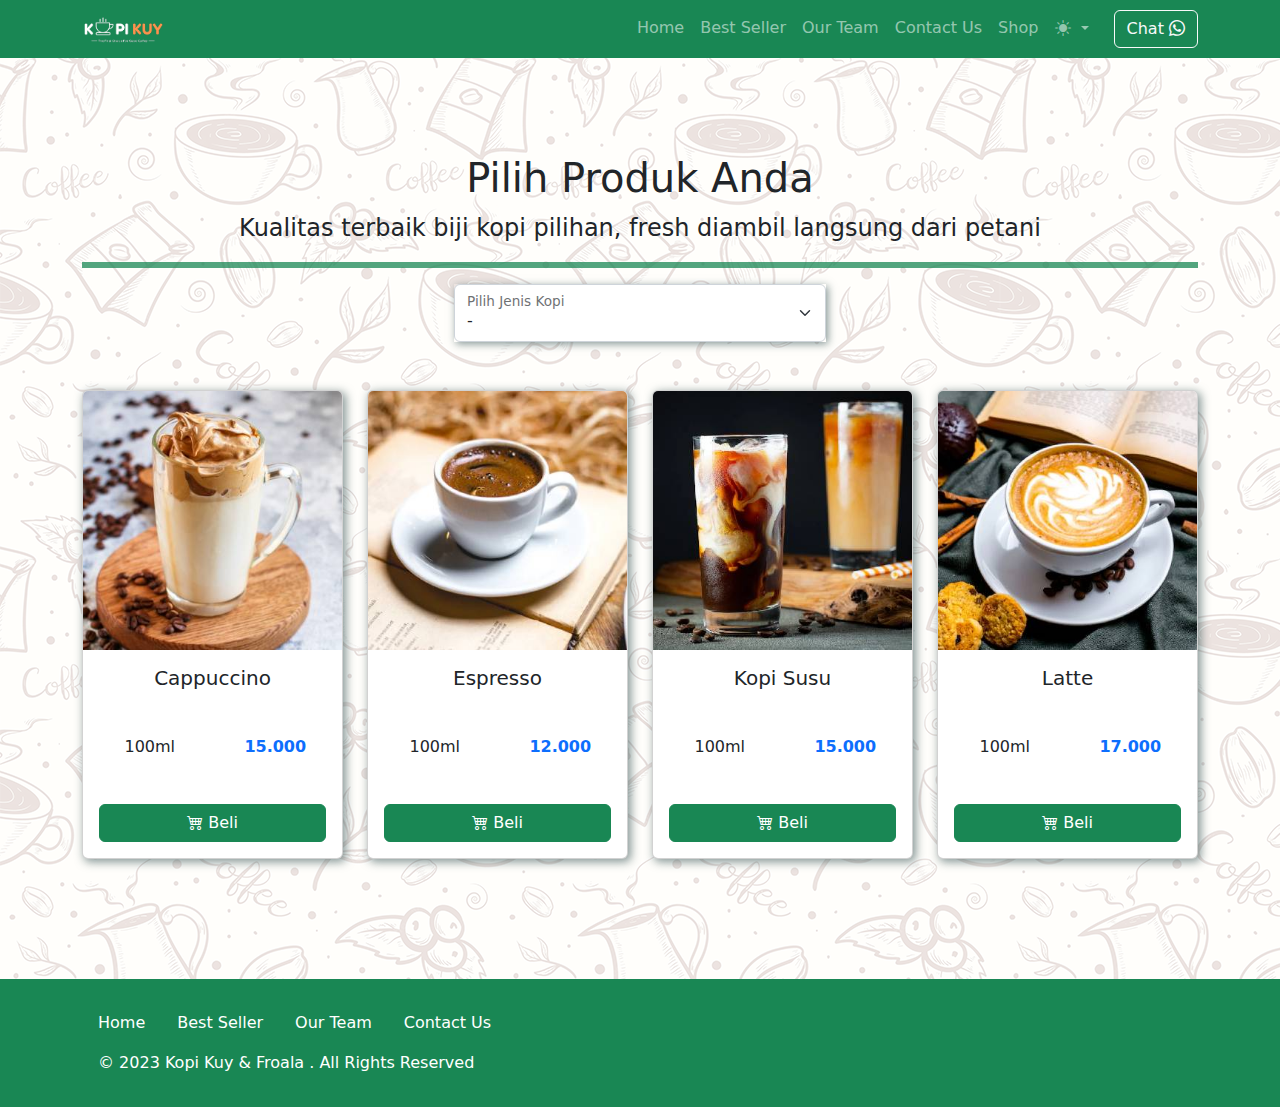
==== produk.html @ 8c9b708b "Add files via upload" ====
<!DOCTYPE html>
<html lang="id" data-bs-theme="Dark">

<head>
    <meta charset="UTF-8">
    <meta http-equiv="X-UA-Compatible" content="IE=edge">
    <meta name="viewport" content="width=device-width, initial-scale=1.0">
    <link rel="shortcut icon" href="images/favicon/favicon.ico" type="image/x-icon">
    <title>Produk</title>
    <link rel="shortcut icon" href="images/favicon.ico" type="image/x-icon">
    <link rel="stylesheet" href="vendor/bootstrap/bootstrap.min.css">
    <link rel="stylesheet" href="vendor/bootstrap/bootstrap-icons.css">
    <link href="https://cdn.jsdelivr.net/npm/bootstrap@5.3.2/dist/css/bootstrap.min.css" rel="stylesheet" integrity="sha384-T3c6CoIi6uLrA9TneNEoa7RxnatzjcDSCmG1MXxSR1GAsXEV/Dwwykc2MPK8M2HN" crossorigin="anonymous">
    <script src="vendor/bootstrap/bootstrap.bundle.min.js"></script>
    <script src="js/jquery-3.6.3.min.js"></script>
    <style>
        /* tulis kode CSS internal di bawah sini */

        .bg-hijau {
            background-color: #198754;
        }

        .bg-img {
            background-image: url(images/background/bgkopi.png);
        }

        body{
            background-image: url(images/background/bgkopi.png);
        }


        .form-floating {
            box-shadow: 1.9px 1.9px 8px rgba(47, 79, 79, 0.589);
        }

        .card {
            box-shadow: 2.5px 2.5px 10px rgba(47, 79, 79, 0.589);
        }

        /* Batas Akhir penulisan kode CSS internal */
    </style>
</head>

<body >

    <!-- Tulis Kode Bootstrap Di Bawah Sini -->


    <nav class="navbar navbar-dark navbar-expand-lg" style="background-color: var(--bs-success);">
        <div class="container">
            <a class="navbar-brand" href="index.html">
            <img src="images/logo/logo_kuy.png" height="30" alt="image">
            </a>
            <button class="navbar-toggler border-0" type="button" data-bs-toggle="collapse" data-bs-target="#navbarNav11" aria-controls="navbarNav11" aria-expanded="false" aria-label="Toggle navigation">
            <span class="navbar-toggler-icon"></span>
            </button>
            <div class="collapse navbar-collapse" id="navbarNav11">
            <ul class="navbar-nav ms-auto">
                <li class="nav-item active">
                    <a class="nav-link" href="index.html">Home</a>
                </li>
                <li class="nav-item">
                    <a class="nav-link" href="index.html#best-seller">Best Seller</a>
                </li>
                <li class="nav-item">
                    <a class="nav-link" href="index.html#our-team">Our Team</a>
                </li>
                <li class="nav-item">
                    <a class="nav-link" href="index.html#contact-us">Contact Us</a>
                </li>
                <li class="nav-item">
                    <a class="nav-link" href="produk.html">Shop</a>
                </li>
                <li class="nav-item dropdown">
                    <button class="btn nav-link dropdown-toggle" type="button" data-bs-toggle="dropdown" aria-expanded="false">
                        <i class="bi bi-sun-fill theme-icon-active " data-theme-icon-active="bi-sun-fill"></i>
                    </button>
                    <ul class="dropdown-menu">
                        <li>
                            <button class="dropdown-item d-flex align-items-center" type="button" data-bs-theme-value="light">
                                <i class="bi bi-sun-fill me-2 opacity-50" data-theme-icon="bi-sun-fill"></i>
                                Light
                            </button>
                        </li>
                        <li>
                            <button class="dropdown-item d-flex align-items-center" type="button" data-bs-theme-value="dark">
                                <i class="bi bi-moon-stars-fill me-2 opacity-50" data-theme-icon="bi-moon-stars-fill"></i>
                            Dark
                            </button>
                        </li>
                    </ul>
                </li>
            </ul>
            <a class="btn btn-outline-light ms-md-3" href="https://wa.me/6281290465033">Chat
                <i class="bi bi-whatsapp"></i>
            </a>
            
            </div>
        </div>
    </nav>

    <section class="riki-block produk text-center my-5 py-5">
        <div class="container">
            <h1>Pilih Produk Anda</h1>
            <p class="fs-4">Kualitas terbaik biji kopi pilihan, fresh diambil langsung dari petani</p>
            <hr class="border border-success border-3 opacity-75">

            <!-- Ini Untuk Select --> 
            <div class="form-floating mx-auto col-md-4">
                <select class="form-select" id="select_kopi">
                    <option disabled selected>-</option>
                    <option value="arabica">Arabica</option>
                    <option value="robusta">Robusta</option>
                    <option value="nonkopi">Non Kopi</option>
                    <option value="snack">Snack</option>
                </select>
                <label for="select_kopi">Pilih Jenis Kopi</label>
            </div>

            <div id="baris_produk" class="row row-cols-1 row-cols-sm-2 row-cols-md-3 row-cols-lg-4 text-center mt-5">
            <!-- untuk banyakin produk, copynya div class col ya, jangan div baris atau div card -->
            <div class="col mb-4">
                <div class="card">
                    <img src="images/produk/product_capuchino.jpg" class="card-img-top" alt="image">
                    <div class="card-body">
                        <h5 class="card-title">Cappuccino</h5>
                        <div class="row hargasize my-4">
                            <div class="col">
                                100ml
                            </div>
                            <div class="col text-primary fw-bold">
                                15.000
                            </div>
                        </div>
                        <a href="#" class="btn btn-success w-100"><i class="bi bi-cart4"></i> Beli</a>
                    </div>
                </div>
            </div>
            <div class="col mb-4">
                <div class="card">
                    <img src="images/produk/product_espresso.jpg" class="card-img-top" alt="image">
                    <div class="card-body">
                        <h5 class="card-title">Espresso</h5>
                        <div class="row hargasize my-4">
                            <div class="col">
                                100ml
                            </div>
                            <div class="col text-primary fw-bold">
                                12.000
                            </div>
                        </div>
                        <a href="#" class="btn btn-success w-100"><i class="bi bi-cart4"></i> Beli</a>
                    </div>
                </div>
            </div>
            <div class="col mb-4">
                <div class="card">
                    <img src="images/produk/product_kopi_susu.jpg" class="card-img-top" alt="image">
                    <div class="card-body">
                        <h5 class="card-title">Kopi Susu</h5>
                        <div class="row hargasize my-4">
                            <div class="col">
                                100ml
                            </div>
                            <div class="col text-primary fw-bold">
                                15.000
                            </div>
                        </div>
                        <a href="#" class="btn btn-success w-100"><i class="bi bi-cart4"></i> Beli</a>
                    </div>
                </div>
            </div>
            <div class="col mb-4">
                <div class="card">
                    <img src="images/produk/product_latte.jpg" class="card-img-top" alt="image">
                    <div class="card-body">
                        <h5 class="card-title">Latte</h5>
                        <div class="row hargasize my-4">
                            <div class="col">
                                100ml
                            </div>
                            <div class="col text-primary fw-bold">
                                17.000
                            </div>
                        </div>
                        <a href="#" class="btn btn-success w-100"><i class="bi bi-cart4"></i> Beli</a>
                    </div>
                </div>
            </div>

            </div>
        </div>
    </section>

    <footer class="riki-block footer-small py-4" style="background-color: var(--bs-success);">
        <div class="container">
            <div class="row align-items-center">
                <div class="col-12 col-md-8">
                    <ul class="nav justify-content-center justify-content-md-start" >
                        <li class="nav-item">
                            <a class="nav-link active" href="index.html">Home</a>
                        </li>
                        <li class="nav-item">
                            <a class="nav-link" href="index.html#best-seller">Best Seller</a>
                        </li>
                        <li class="nav-item">
                            <a class="nav-link" href="index.html#our-team">Our Team</a>
                        </li>
                        <li class="nav-item">
                            <a class="nav-link" href="index.html#contact-us">Contact Us</a>
                        </li>
                        <li class="nav-item">
                            <a class="nav-link
                    </ul>
                </div>
    
                <div class="col-8 col-md-4 mt-4 mt-md-0 text-center text-md-right">
                    © 2023 Kopi Kuy &amp; Froala . All Rights Reserved
                </div>
            </div>
        </div>
    </footer>

    <!-- Batas Akhir penulisan kode Bootstrap -->
    <script>
        /* Tulis Javascript Di bawah Sini */

    
    var sumber = "https://rikikurnia.com/prakerja/api/kopi"
    var sumber2 = "data.json"
    var data_json, data_kopi = []

    $.getJSON(sumber2).then(function (data_mentah) {
        data_json = data_mentah
        console.log(data_json)
    })

    select_kopi.onchange = function () {
        var pilihan = select_kopi.value
        console.log(pilihan)
        data_kopi = data_json[pilihan]
        console.log(data_kopi)
        tampilkan_data()
    }

    function tampilkan_data() {
            baris_produk.innerHTML = ""
            data_kopi.forEach(kopi => {
                baris_produk.innerHTML += `<div class="col mb-4">
                    <div class="card">
                        <img src="${kopi.foto}"
                            class="card-img-top" alt="...">
                        <div class="card-body">
                            <h5 class="card-title">${kopi.nama}</h5>
                            <div class="row hargasize my-4">
                                <div class="col">
                                    ${kopi.size}
                                </div>
                                <div class="col text-primary fw-bold">
                                    ${kopi.harga}
                                </div>
                            </div>
                            <a href="${kopi.link}" class="btn w-100" style="background-color: var(--bs-success);"><i class="bi bi-cart4"></i> Beli</a>
                        </div>
                    </div>
                </div>`
            })
        }
    
        /* Batas Akhir penulisan kode Javascript */
    
    </script>


<!-- Dark Light Mode -->

    <script>
        /*!
 * Color mode toggler for Bootstrap's docs (https://getbootstrap.com/)
 * Copyright 2011-2023 The Bootstrap Authors
 * Licensed under the Creative Commons Attribution 3.0 Unported License.
 */

        (() => {
        'use strict'

        const getStoredTheme = () => localStorage.getItem('theme')
        const setStoredTheme = theme => localStorage.setItem('theme', theme)

        const getPreferredTheme = () => {
            const storedTheme = getStoredTheme()
            if (storedTheme) {
            return storedTheme
            }

            return window.matchMedia('(prefers-color-scheme: dark)').matches ? 'dark' : 'light'
        }

        const setTheme = theme => {
            if (theme === 'auto' && window.matchMedia('(prefers-color-scheme: dark)').matches) {
            document.documentElement.setAttribute('data-bs-theme', 'dark')
            } else {
            document.documentElement.setAttribute('data-bs-theme', theme)
            }
        }

        setTheme(getPreferredTheme())

        const showActiveTheme = (theme, focus = false) => {
            const themeSwitcher = document.querySelector('#bd-theme')

            if (!themeSwitcher) {
            return
            }

            const themeSwitcherText = document.querySelector('#bd-theme-text')
            const activeThemeIcon = document.querySelector('.theme-icon-active')
            const btnToActive = document.querySelector(`[data-bs-theme-value="${theme}"]`)
            const iconOfActivebtn = btnToActive.querySelector('i').dataset.themeIcon
            document.querySelectorAll('[data-bs-theme-value]').forEach(element => {
            element.classList.remove('active')
            element.setAttribute('aria-pressed', 'false')
            })

            btnToActive.classList.add('active')
            btnToActive.setAttribute('aria-pressed', 'true')
            activeThemeIcon.classList.remove(activeThemeIcon.dataset.actithemeIconActive)
            activeThemeIcon.classList.add(iconActiveBtn)            

            if (focus) {
            themeSwitcher.focus()
            }
        }

        window.matchMedia('(prefers-color-scheme: dark)').addEventListener('change', () => {
            const storedTheme = getStoredTheme()
            if (storedTheme !== 'light' && storedTheme !== 'dark') {
            setTheme(getPreferredTheme())
            }
        })

        window.addEventListener('DOMContentLoaded', () => {
            showActiveTheme(getPreferredTheme())

            document.querySelectorAll('[data-bs-theme-value]')
            .forEach(toggle => {
                toggle.addEventListener('click', () => {
                const theme = toggle.getAttribute('data-bs-theme-value')
                setStoredTheme(theme)
                setTheme(theme)
                showActiveTheme(theme, true)
                })
            })
        })
        })()
    </script>

</body>

</html>
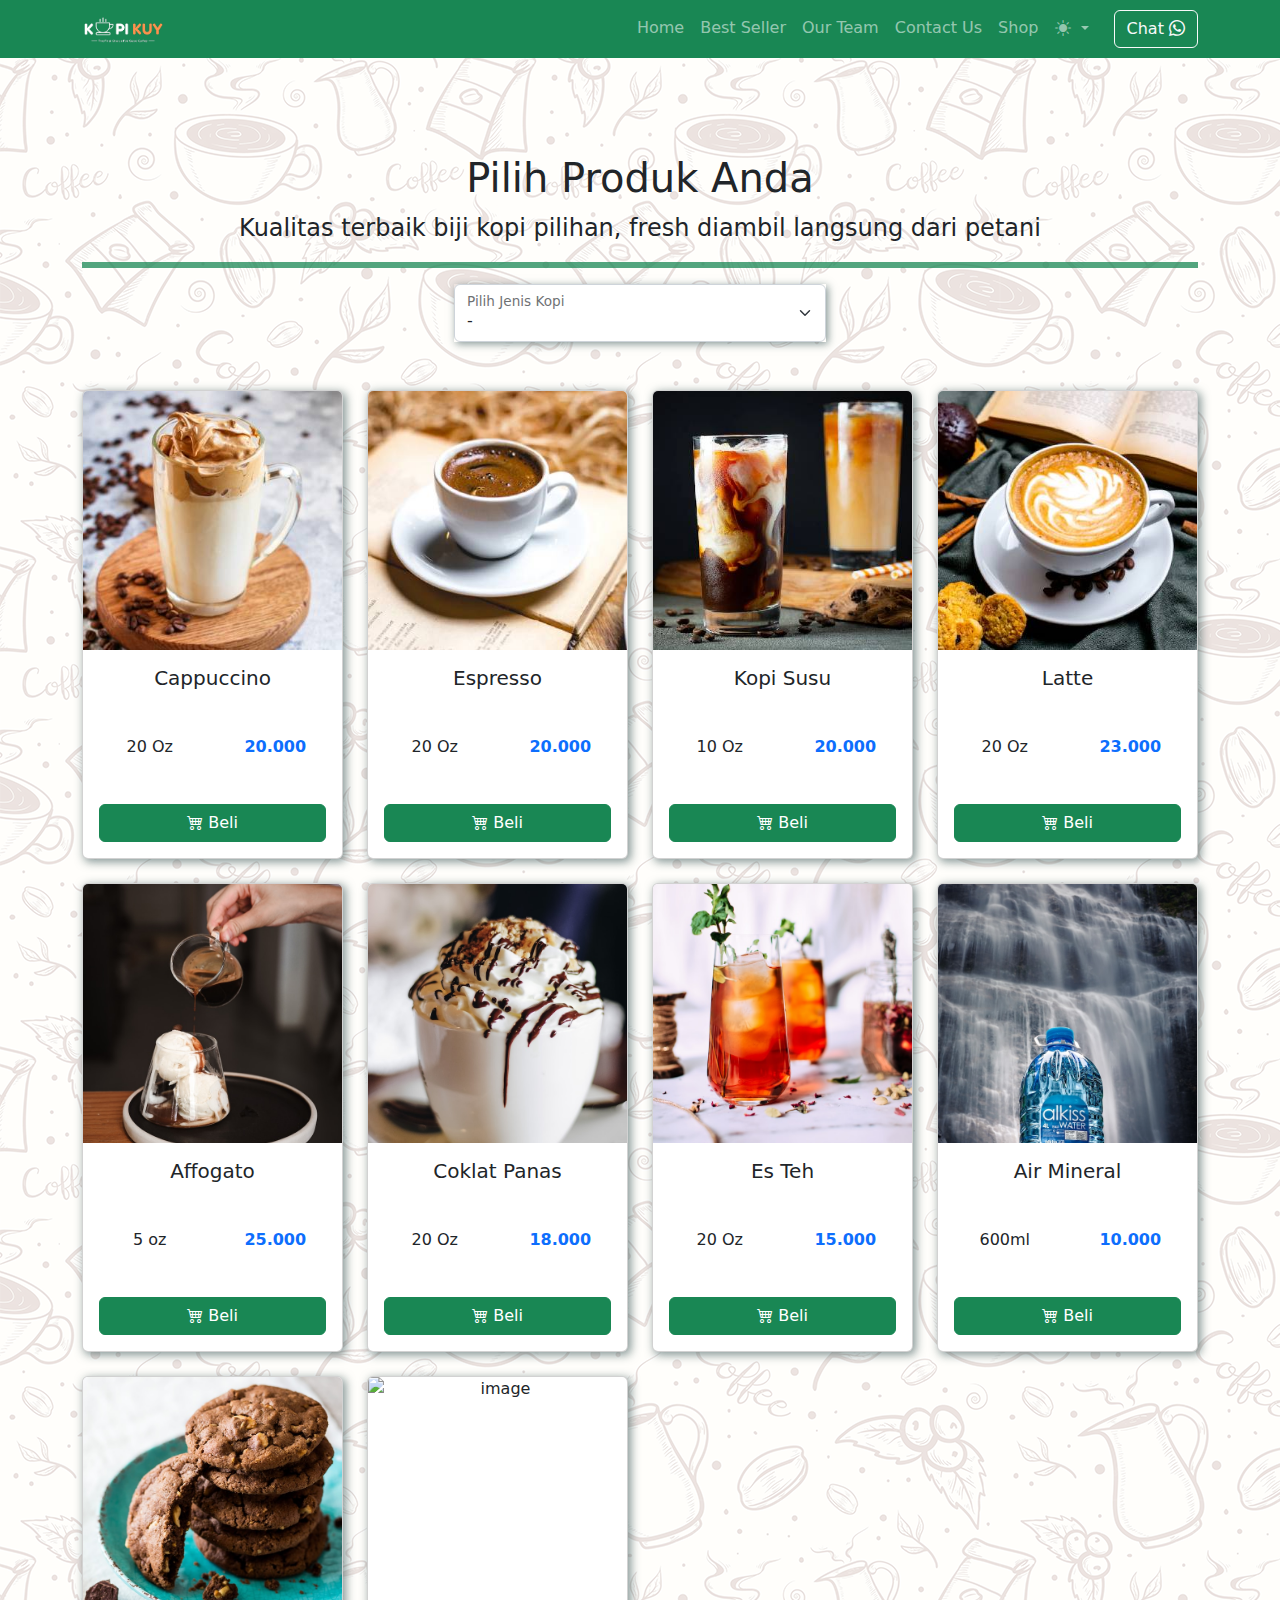
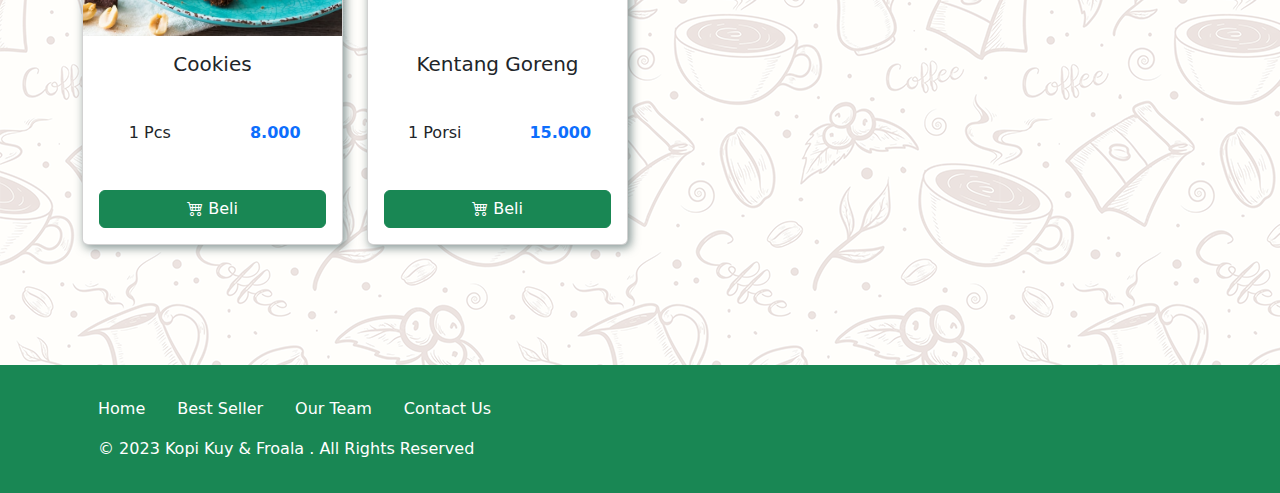
==== commit 6331976f: "Update produk.html" ====
--- a/produk.html
+++ b/produk.html
@@ -126,7 +126,109 @@
                         <h5 class="card-title">Cappuccino</h5>
                         <div class="row hargasize my-4">
                             <div class="col">
-                                100ml
+                                20 Oz
+                            </div>
+                            <div class="col text-primary fw-bold">
+                                20.000
+                            </div>
+                        </div>
+                        <a href="#" class="btn btn-success w-100"><i class="bi bi-cart4"></i> Beli</a>
+                    </div>
+                </div>
+            </div>
+            <div class="col mb-4">
+                <div class="card">
+                    <img src="images/produk/product_espresso.jpg" class="card-img-top" alt="image">
+                    <div class="card-body">
+                        <h5 class="card-title">Espresso</h5>
+                        <div class="row hargasize my-4">
+                            <div class="col">
+                                20 Oz
+                            </div>
+                            <div class="col text-primary fw-bold">
+                                20.000
+                            </div>
+                        </div>
+                        <a href="#" class="btn btn-success w-100"><i class="bi bi-cart4"></i> Beli</a>
+                    </div>
+                </div>
+            </div>
+            <div class="col mb-4">
+                <div class="card">
+                    <img src="images/produk/product_kopi_susu.jpg" class="card-img-top" alt="image">
+                    <div class="card-body">
+                        <h5 class="card-title">Kopi Susu</h5>
+                        <div class="row hargasize my-4">
+                            <div class="col">
+                                10 Oz
+                            </div>
+                            <div class="col text-primary fw-bold">
+                                20.000
+                            </div>
+                        </div>
+                        <a href="#" class="btn btn-success w-100"><i class="bi bi-cart4"></i> Beli</a>
+                    </div>
+                </div>
+            </div>
+            <div class="col mb-4">
+                <div class="card">
+                    <img src="images/produk/product_latte.jpg" class="card-img-top" alt="image">
+                    <div class="card-body">
+                        <h5 class="card-title">Latte</h5>
+                        <div class="row hargasize my-4">
+                            <div class="col">
+                                20 Oz
+                            </div>
+                            <div class="col text-primary fw-bold">
+                                23.000
+                            </div>
+                        </div>
+                        <a href="#" class="btn btn-success w-100"><i class="bi bi-cart4"></i> Beli</a>
+                    </div>
+                </div>
+            </div>
+            <div class="col mb-4">
+                <div class="card">
+                    <img src="images/produk/product_affogato.jpg" class="card-img-top" alt="image">
+                    <div class="card-body">
+                        <h5 class="card-title">Affogato</h5>
+                        <div class="row hargasize my-4">
+                            <div class="col">
+                                5 oz
+                            </div>
+                            <div class="col text-primary fw-bold">
+                                25.000
+                            </div>
+                        </div>
+                        <a href="#" class="btn btn-success w-100"><i class="bi bi-cart4"></i> Beli</a>
+                    </div>
+                </div>
+            </div>
+            <div class="col mb-4">
+                <div class="card">
+                    <img src="images/produk/product_coklat_panas.jpg" class="card-img-top" alt="image">
+                    <div class="card-body">
+                        <h5 class="card-title">Coklat Panas</h5>
+                        <div class="row hargasize my-4">
+                            <div class="col">
+                                20 Oz
+                            </div>
+                            <div class="col text-primary fw-bold">
+                                18.000
+                            </div>
+                        </div>
+                        <a href="#" class="btn btn-success w-100"><i class="bi bi-cart4"></i> Beli</a>
+                    </div>
+                </div>
+            </div>
+            <div class="col mb-4">
+                <div class="card">
+                    <img src="images/produk/product_es_teh.jpg" class="card-img-top" alt="image">
+                    <div class="card-body">
+                        <h5 class="card-title">Es Teh</h5>
+                        <div class="row hargasize my-4">
+                            <div class="col">
+                                20 Oz
                             </div>
                             <div class="col text-primary fw-bold">
                                 15.000
@@ -138,49 +240,49 @@
             </div>
             <div class="col mb-4">
                 <div class="card">
-                    <img src="images/produk/product_espresso.jpg" class="card-img-top" alt="image">
-                    <div class="card-body">
-                        <h5 class="card-title">Espresso</h5>
-                        <div class="row hargasize my-4">
-                            <div class="col">
-                                100ml
-                            </div>
-                            <div class="col text-primary fw-bold">
-                                12.000
-                            </div>
-                        </div>
-                        <a href="#" class="btn btn-success w-100"><i class="bi bi-cart4"></i> Beli</a>
-                    </div>
-                </div>
-            </div>
-            <div class="col mb-4">
-                <div class="card">
-                    <img src="images/produk/product_kopi_susu.jpg" class="card-img-top" alt="image">
-                    <div class="card-body">
-                        <h5 class="card-title">Kopi Susu</h5>
-                        <div class="row hargasize my-4">
-                            <div class="col">
-                                100ml
+                    <img src="images/produk/product_air_mineral.jpg" class="card-img-top" alt="image">
+                    <div class="card-body">
+                        <h5 class="card-title">Air Mineral</h5>
+                        <div class="row hargasize my-4">
+                            <div class="col">
+                                600ml
+                            </div>
+                            <div class="col text-primary fw-bold">
+                                10.000
+                            </div>
+                        </div>
+                        <a href="#" class="btn btn-success w-100"><i class="bi bi-cart4"></i> Beli</a>
+                    </div>
+                </div>
+            </div>
+            <div class="col mb-4">
+                <div class="card">
+                    <img src="images/produk/product_cookies.jpg" class="card-img-top" alt="image">
+                    <div class="card-body">
+                        <h5 class="card-title">Cookies</h5>
+                        <div class="row hargasize my-4">
+                            <div class="col">
+                                1 Pcs
+                            </div>
+                            <div class="col text-primary fw-bold">
+                                8.000
+                            </div>
+                        </div>
+                        <a href="#" class="btn btn-success w-100"><i class="bi bi-cart4"></i> Beli</a>
+                    </div>
+                </div>
+            </div>
+            <div class="col mb-4">
+                <div class="card">
+                    <img src="images/produk/product_kentang_goreng.jpg" class="card-img-top" alt="image">
+                    <div class="card-body">
+                        <h5 class="card-title">Kentang Goreng</h5>
+                        <div class="row hargasize my-4">
+                            <div class="col">
+                                1 Porsi
                             </div>
                             <div class="col text-primary fw-bold">
                                 15.000
-                            </div>
-                        </div>
-                        <a href="#" class="btn btn-success w-100"><i class="bi bi-cart4"></i> Beli</a>
-                    </div>
-                </div>
-            </div>
-            <div class="col mb-4">
-                <div class="card">
-                    <img src="images/produk/product_latte.jpg" class="card-img-top" alt="image">
-                    <div class="card-body">
-                        <h5 class="card-title">Latte</h5>
-                        <div class="row hargasize my-4">
-                            <div class="col">
-                                100ml
-                            </div>
-                            <div class="col text-primary fw-bold">
-                                17.000
                             </div>
                         </div>
                         <a href="#" class="btn btn-success w-100"><i class="bi bi-cart4"></i> Beli</a>
@@ -357,4 +459,4 @@
 
 </body>
 
-</html>+</html>
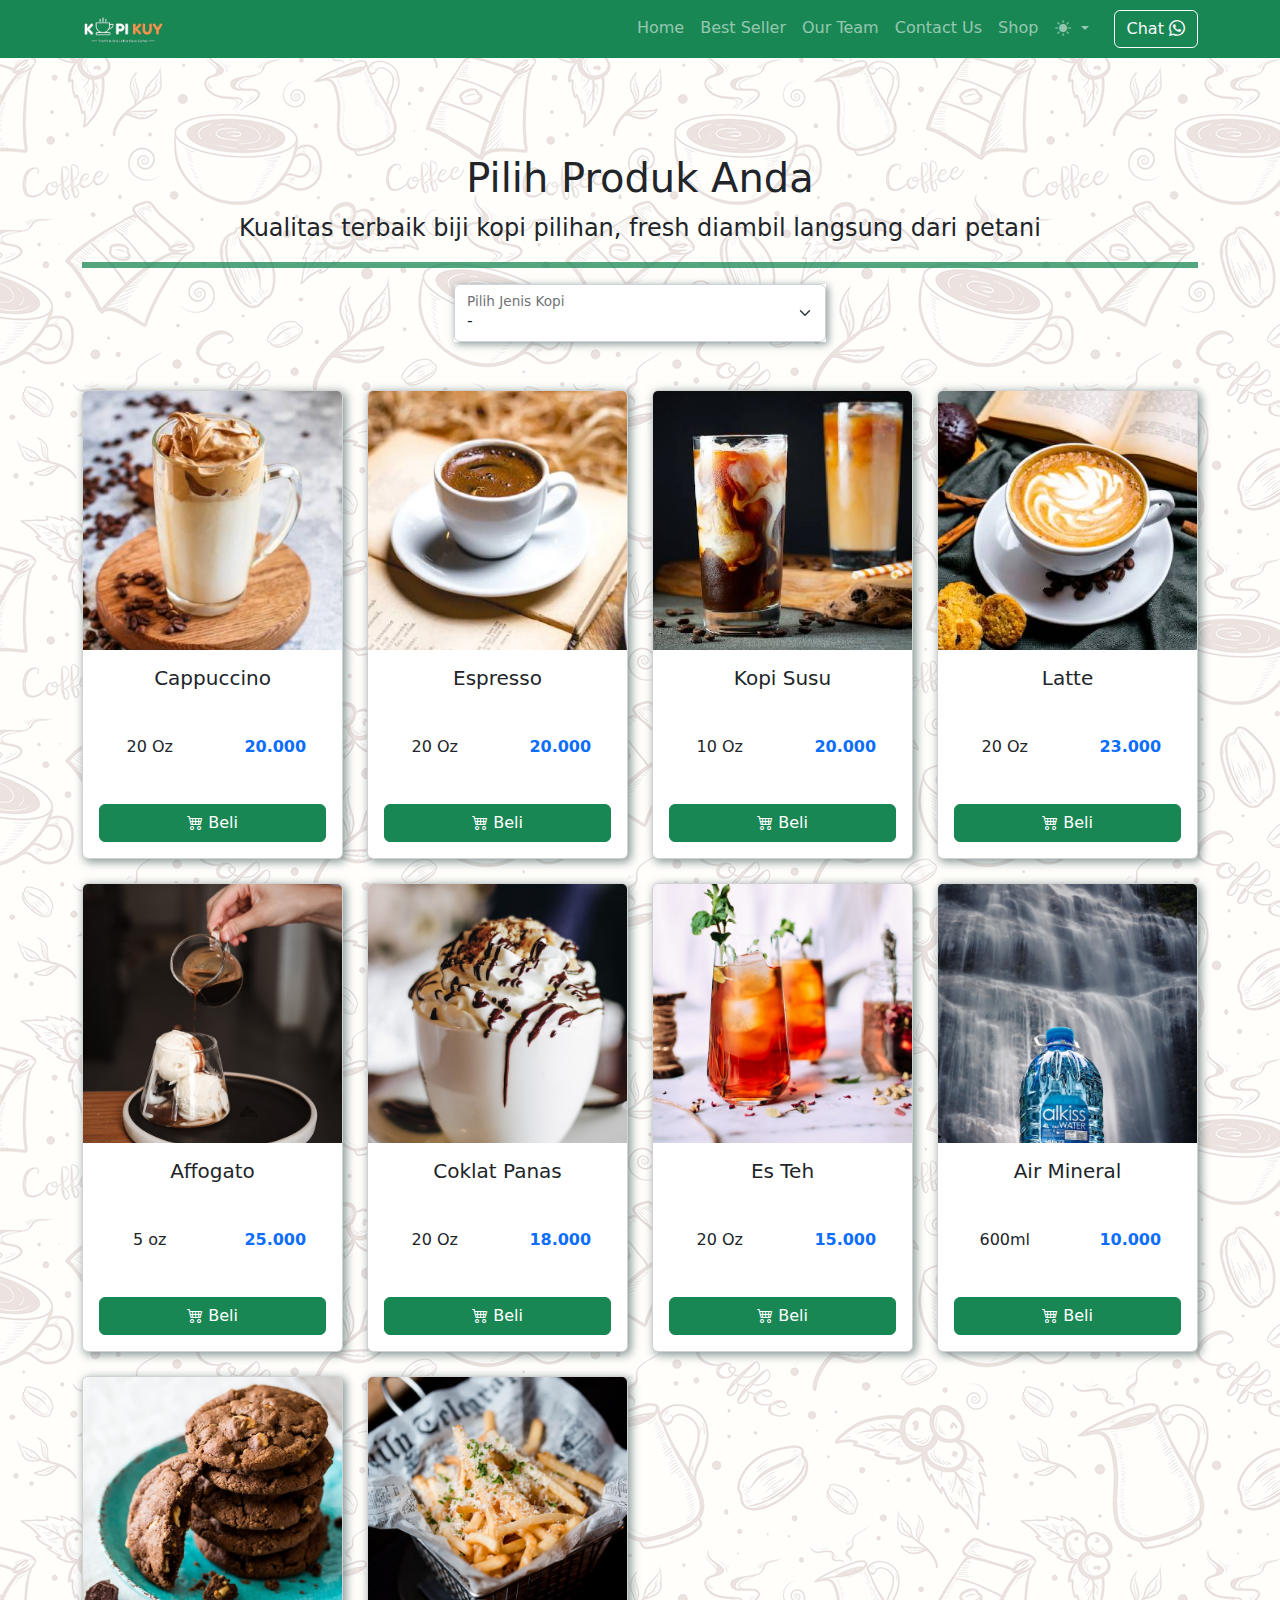
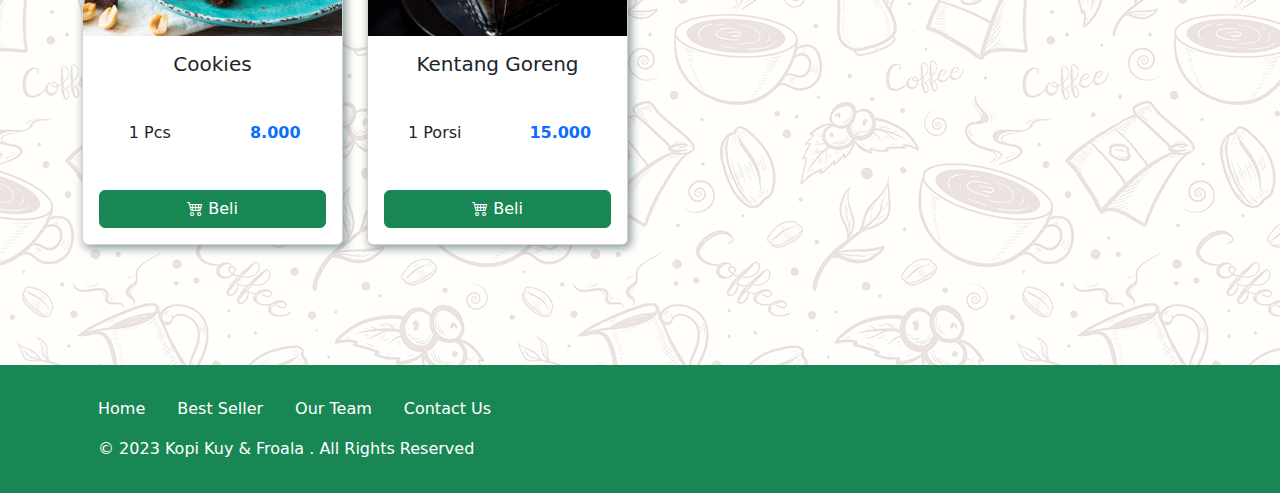
==== commit 29e33cd1: "Update produk.html" ====
--- a/produk.html
+++ b/produk.html
@@ -274,7 +274,7 @@
             </div>
             <div class="col mb-4">
                 <div class="card">
-                    <img src="images/produk/product_kentang_goreng.jpg" class="card-img-top" alt="image">
+                    <img src="images/produk/product_kentang goreng.jpg" class="card-img-top" alt="image">
                     <div class="card-body">
                         <h5 class="card-title">Kentang Goreng</h5>
                         <div class="row hargasize my-4">
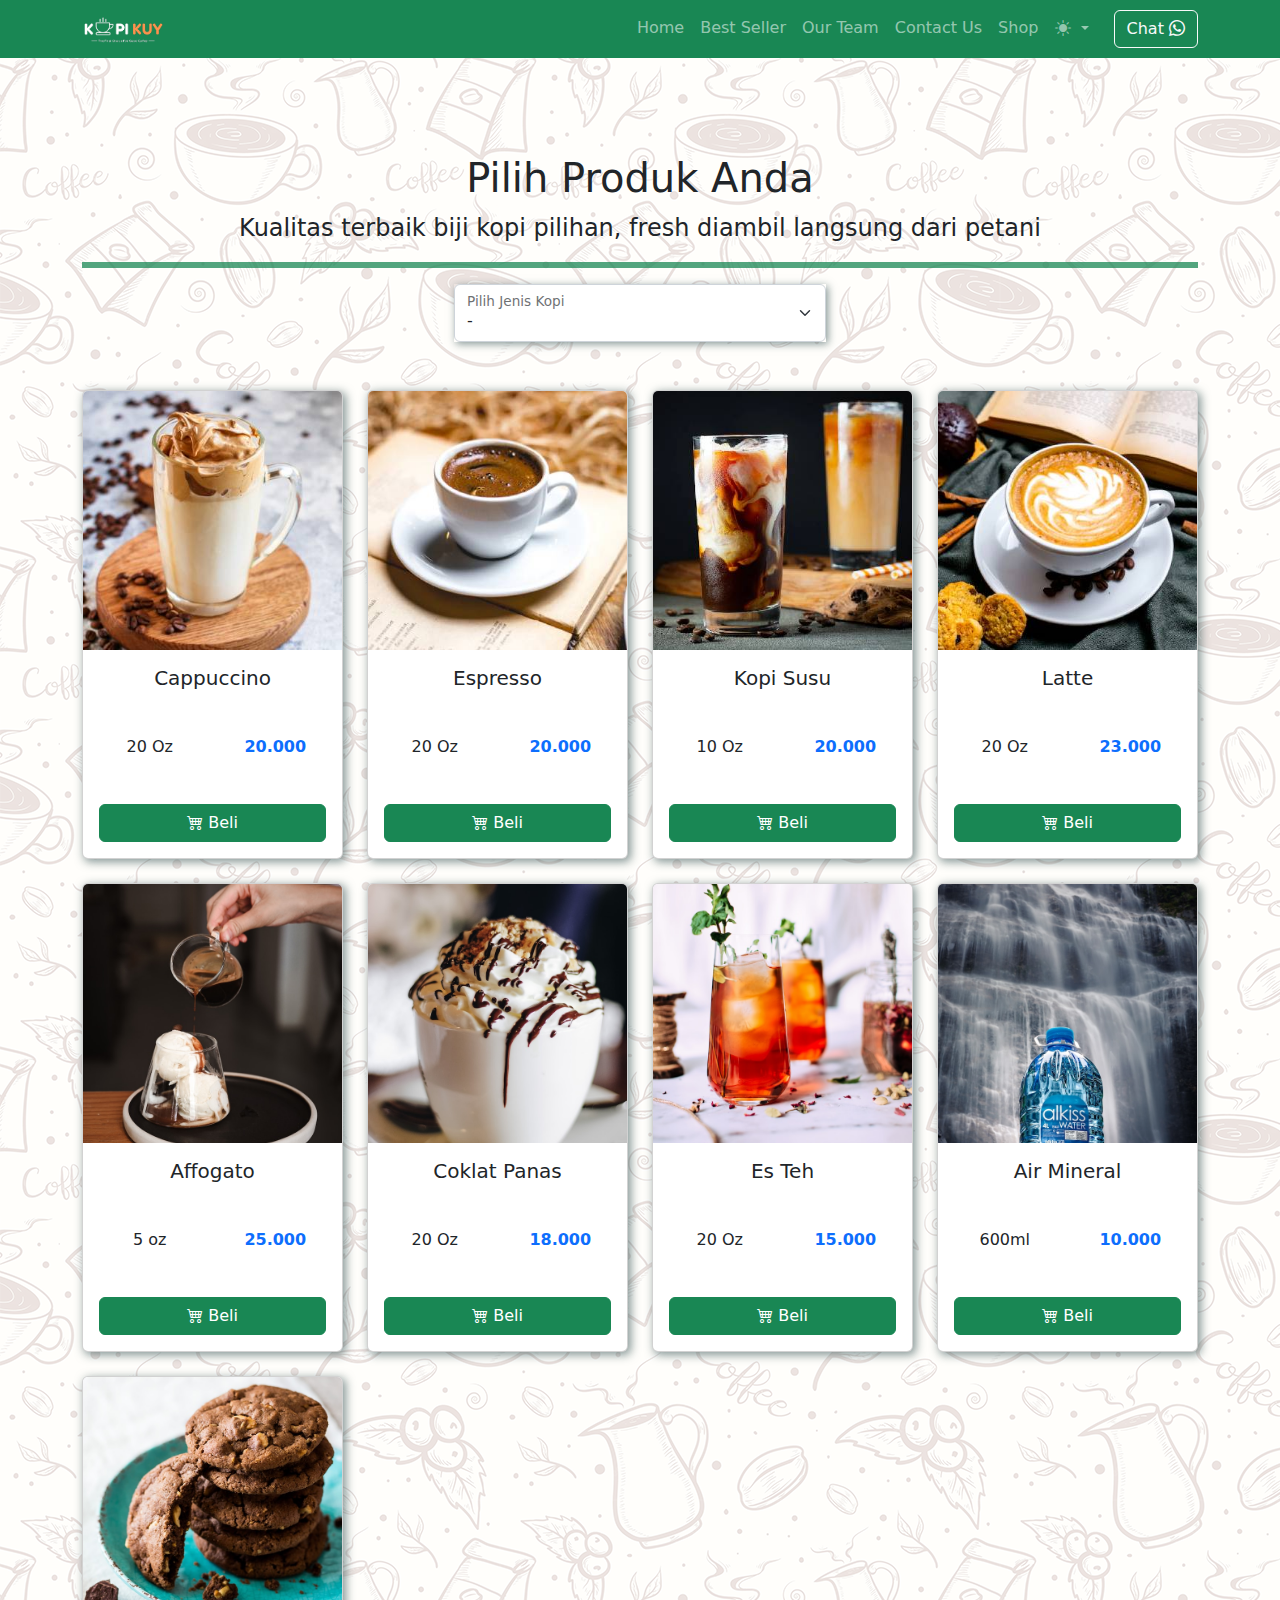
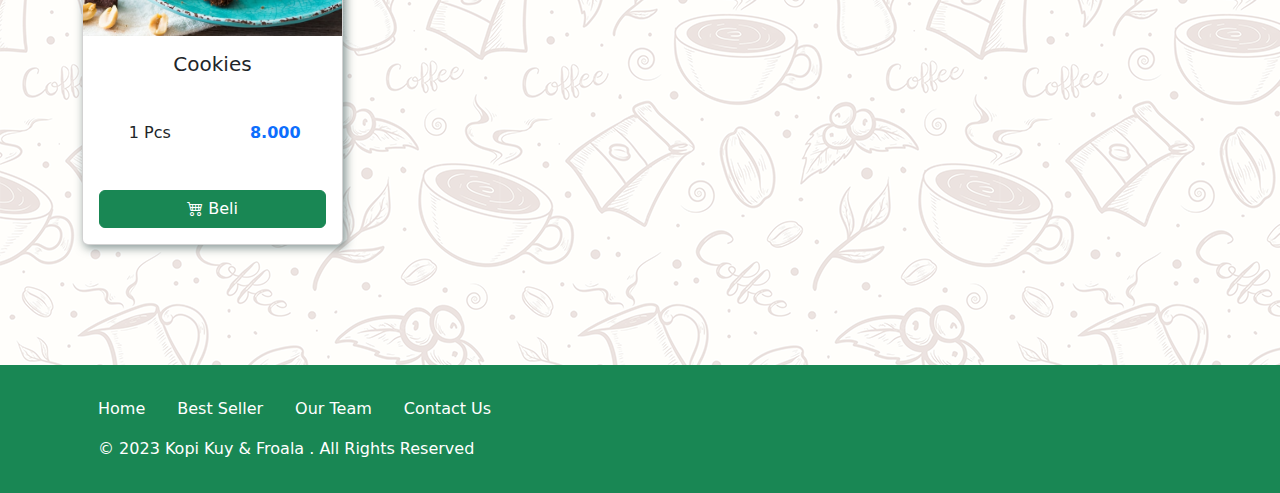
==== commit 421fecc1: "Update produk.html" ====
--- a/produk.html
+++ b/produk.html
@@ -272,25 +272,7 @@
                     </div>
                 </div>
             </div>
-            <div class="col mb-4">
-                <div class="card">
-                    <img src="images/produk/product_kentang goreng.jpg" class="card-img-top" alt="image">
-                    <div class="card-body">
-                        <h5 class="card-title">Kentang Goreng</h5>
-                        <div class="row hargasize my-4">
-                            <div class="col">
-                                1 Porsi
-                            </div>
-                            <div class="col text-primary fw-bold">
-                                15.000
-                            </div>
-                        </div>
-                        <a href="#" class="btn btn-success w-100"><i class="bi bi-cart4"></i> Beli</a>
-                    </div>
-                </div>
-            </div>
-
-            </div>
+        
         </div>
     </section>
 
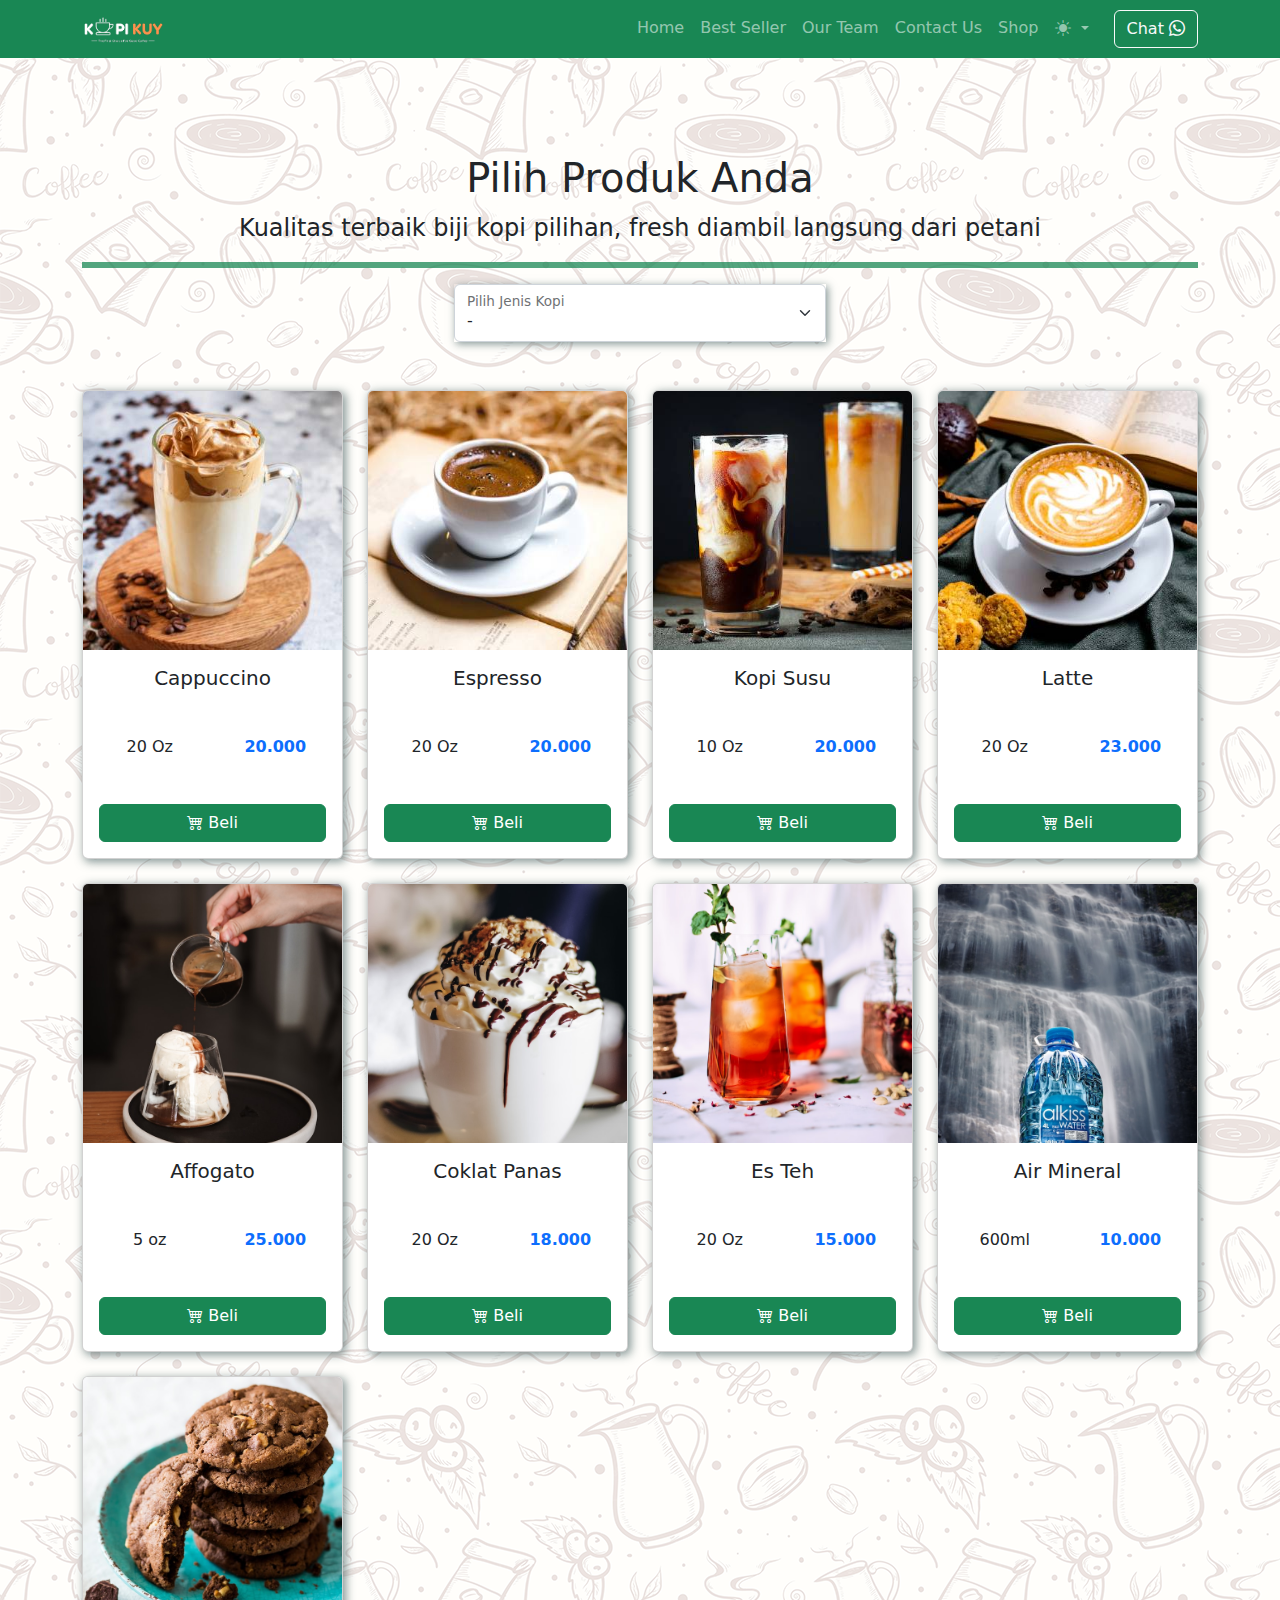
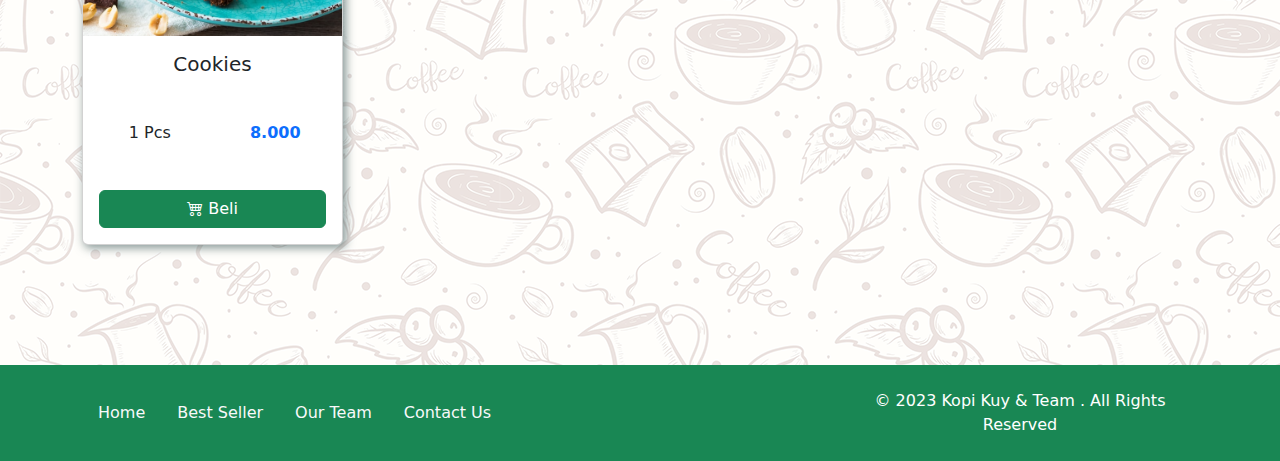
==== commit 9557c43f: "footer edit" ====
--- a/produk.html
+++ b/produk.html
@@ -280,26 +280,24 @@
         <div class="container">
             <div class="row align-items-center">
                 <div class="col-12 col-md-8">
-                    <ul class="nav justify-content-center justify-content-md-start" >
+                    <ul class="nav justify-content-center justify-content-md-start">
+                        <li class="nav-item active">
+                            <a class="nav-link text-light" href="index.html">Home</a>
+                        </li>
                         <li class="nav-item">
-                            <a class="nav-link active" href="index.html">Home</a>
+                            <a class="nav-link text-light" href="index.html#best-seller">Best Seller</a>
                         </li>
                         <li class="nav-item">
-                            <a class="nav-link" href="index.html#best-seller">Best Seller</a>
+                            <a class="nav-link text-light" href="index.html#our-team">Our Team</a>
                         </li>
                         <li class="nav-item">
-                            <a class="nav-link" href="index.html#our-team">Our Team</a>
-                        </li>
-                        <li class="nav-item">
-                            <a class="nav-link" href="index.html#contact-us">Contact Us</a>
-                        </li>
-                        <li class="nav-item">
-                            <a class="nav-link
+                            <a class="nav-link text-light" href="index.html#contact-us">Contact Us</a>
+                        </li>
                     </ul>
                 </div>
-    
-                <div class="col-8 col-md-4 mt-4 mt-md-0 text-center text-md-right">
-                    © 2023 Kopi Kuy &amp; Froala . All Rights Reserved
+
+                <div class="col-12 col-md-4 mt-4 mt-md-0 text-center text-md-right">
+                    © 2023 Kopi Kuy &amp; Team . All Rights Reserved
                 </div>
             </div>
         </div>
